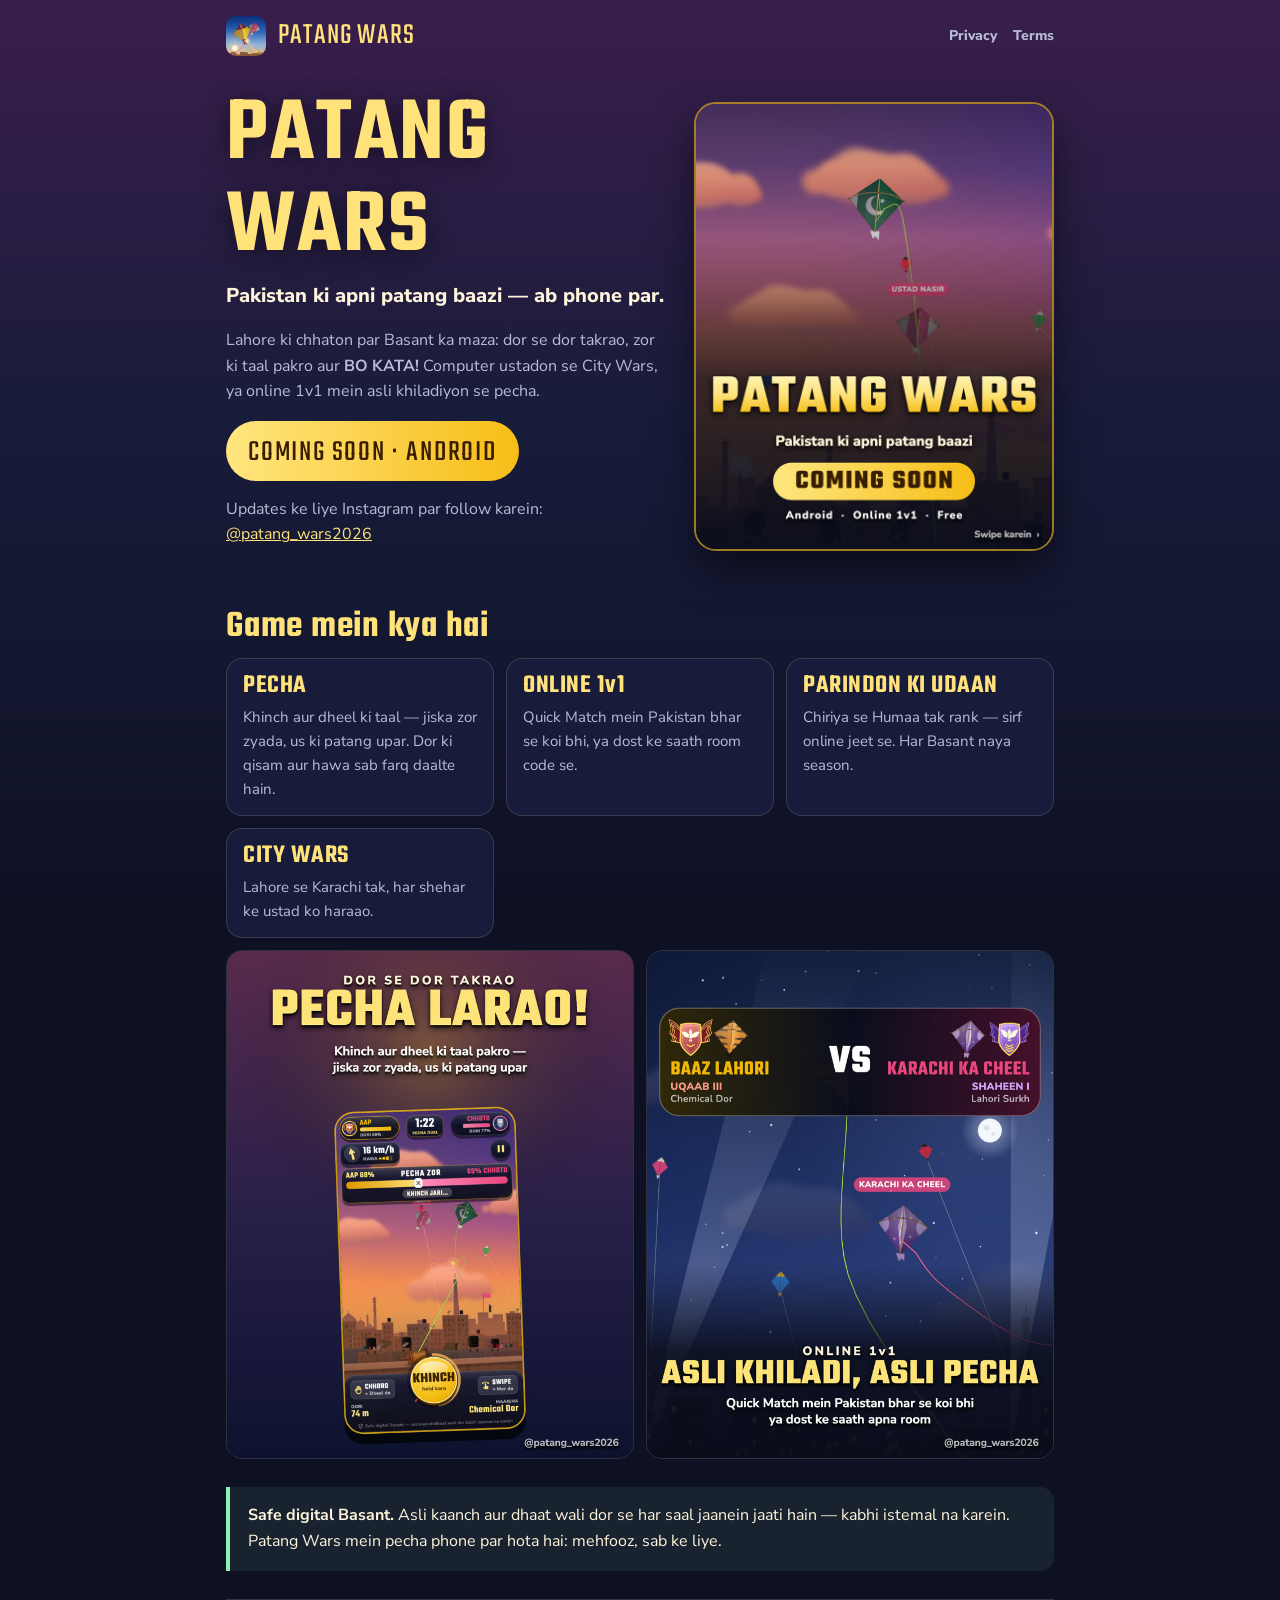
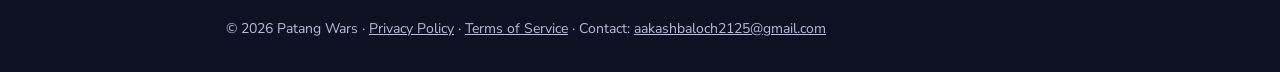
==== index.html @ dea89179 "Patang Wars site: home, privacy policy, terms Co-Authored-By: Claude Opus 5.5 <noreply@anthropic.com" ====
<!doctype html>
<html lang="en">
<head>
  <meta charset="utf-8">
  <meta name="viewport" content="width=device-width, initial-scale=1">
  <title>Patang Wars — Pakistan ki apni patang baazi</title>
  <meta name="description" content="Patang Wars: a Pakistani kite-fighting (pecha) game for Android. Online 1v1, City Wars, ranks from Chiriya to Humaa. Safe digital Basant. Coming soon.">
  <link rel="icon" href="assets/icon.png">
  <link rel="preconnect" href="https://fonts.googleapis.com">
  <link rel="preconnect" href="https://fonts.gstatic.com" crossorigin>
  <link href="https://fonts.googleapis.com/css2?family=Teko:wght@500;600&family=Nunito+Sans:wght@400;700;800&display=swap" rel="stylesheet">
  <link rel="stylesheet" href="style.css">
</head>
<body>
  <div class="wrap">
    <header class="bar">
      <img src="assets/icon.png" alt="Patang Wars icon">
      <a class="name" href="./">PATANG WARS</a>
      <nav><a href="privacy.html">Privacy</a><a href="terms.html">Terms</a></nav>
    </header>

    <section class="hero">
      <div>
        <h1>PATANG WARS</h1>
        <p class="tag">Pakistan ki apni patang baazi — ab phone par.</p>
        <p class="muted">Lahore ki chhaton par Basant ka maza: dor se dor takrao, zor ki taal pakro aur <b>BO KATA!</b> Computer ustadon se City Wars, ya online 1v1 mein asli khiladiyon se pecha.</p>
        <p><span class="pill">COMING SOON · ANDROID</span></p>
        <p class="muted">Updates ke liye Instagram par follow karein: <a href="https://www.instagram.com/patang_wars2026/">@patang_wars2026</a></p>
      </div>
      <img src="assets/cover.jpg" alt="Patang Wars cover: kites over Lahore rooftops at dusk">
    </section>

    <h2>Game mein kya hai</h2>
    <div class="cards">
      <div class="card"><h3>PECHA</h3><p>Khinch aur dheel ki taal — jiska zor zyada, us ki patang upar. Dor ki qisam aur hawa sab farq daalte hain.</p></div>
      <div class="card"><h3>ONLINE 1v1</h3><p>Quick Match mein Pakistan bhar se koi bhi, ya dost ke saath room code se.</p></div>
      <div class="card"><h3>PARINDON KI UDAAN</h3><p>Chiriya se Humaa tak rank — sirf online jeet se. Har Basant naya season.</p></div>
      <div class="card"><h3>CITY WARS</h3><p>Lahore se Karachi tak, har shehar ke ustad ko haraao.</p></div>
    </div>

    <div class="shots">
      <img src="assets/pecha.jpg" alt="A pecha in the game: two strings locked in the sky">
      <img src="assets/online.jpg" alt="Online 1v1 VS card at night">
    </div>

    <div class="safe">
      <b>Safe digital Basant.</b> Asli kaanch aur dhaat wali dor se har saal jaanein jaati hain — kabhi istemal na karein. Patang Wars mein pecha phone par hota hai: mehfooz, sab ke liye.
    </div>

    <footer>
      © 2026 Patang Wars · <a href="privacy.html">Privacy Policy</a> · <a href="terms.html">Terms of Service</a> · Contact: <a href="mailto:aakashbaloch2125@gmail.com">aakashbaloch2125@gmail.com</a>
    </footer>
  </div>
</body>
</html>
---- style.css ----
/* Patang Wars site: the game's night-navy and kite-gold, Teko for titles. */
:root {
  --bg: #0e1124;
  --panel: #181c3a;
  --ink: #fff4dc;
  --muted: #b8bcd6;
  --gold: #ffe27a;
  --gold-deep: #f7bd16;
  --pink: #ff8fbf;
  --line: rgba(255, 244, 220, 0.14);
}
* { box-sizing: border-box; }
html { -webkit-text-size-adjust: 100%; }
body {
  margin: 0;
  background: linear-gradient(180deg, #3a1e4c 0, #181c3a 420px, var(--bg) 900px) no-repeat, var(--bg);
  color: var(--ink);
  font: 16px/1.6 "Nunito Sans", system-ui, sans-serif;
}
a { color: var(--gold); }
.wrap { max-width: 860px; margin: 0 auto; padding: 0 16px; }
header.bar { display: flex; align-items: center; gap: 12px; padding: 16px 0; }
header.bar img { width: 40px; height: 40px; border-radius: 10px; }
header.bar .name { font-family: Teko, sans-serif; font-size: 30px; letter-spacing: 0.04em; color: var(--gold); text-decoration: none; line-height: 1; }
header.bar nav { margin-left: auto; display: flex; gap: 16px; font-weight: 800; font-size: 14px; }
header.bar nav a { color: var(--muted); text-decoration: none; }
header.bar nav a:hover { color: var(--gold); }
h1, h2, h3 { font-family: Teko, sans-serif; font-weight: 600; line-height: 1; margin: 0; letter-spacing: 0.02em; }
h1 { font-size: clamp(52px, 12vw, 92px); color: var(--gold); text-shadow: 0 4px 24px rgba(0, 0, 0, 0.5); }
h2 { font-size: 38px; color: var(--gold); margin: 36px 0 10px; }
h3 { font-size: 26px; margin: 22px 0 6px; }
.hero { display: grid; grid-template-columns: 1.1fr 0.9fr; gap: 28px; align-items: center; padding: 18px 0 8px; }
.hero p.tag { font-size: 20px; font-weight: 800; margin: 6px 0 16px; }
.pill { display: inline-block; padding: 8px 22px 4px; border-radius: 999px; background: linear-gradient(90deg, #ffe680, var(--gold-deep)); color: #3a1e00; font-family: Teko, sans-serif; font-size: 30px; letter-spacing: 0.06em; }
.hero img { width: 100%; border-radius: 22px; border: 2px solid rgba(247, 189, 22, 0.6); box-shadow: 0 18px 40px rgba(0, 0, 0, 0.5); }
.cards { display: grid; grid-template-columns: repeat(auto-fit, minmax(220px, 1fr)); gap: 12px; margin: 12px 0; }
.card { background: var(--panel); border: 1px solid var(--line); border-radius: 16px; padding: 14px 16px; }
.card h3 { margin-top: 0; color: var(--gold); }
.card p { margin: 4px 0 0; color: var(--muted); font-size: 15px; }
.shots { display: grid; grid-template-columns: 1fr 1fr; gap: 12px; }
.shots img { width: 100%; border-radius: 16px; border: 1px solid var(--line); }
.safe { margin: 28px 0; padding: 16px 18px; border-left: 4px solid #8cf0b6; background: rgba(140, 240, 182, 0.08); border-radius: 0 14px 14px 0; }
.doc { background: var(--panel); border: 1px solid var(--line); border-radius: 18px; padding: 8px 22px 22px; margin: 8px 0 24px; }
.doc p, .doc li { color: var(--ink); }
.doc .muted, .muted { color: var(--muted); }
.doc table { width: 100%; border-collapse: collapse; font-size: 15px; margin: 8px 0; }
.doc th, .doc td { text-align: left; vertical-align: top; padding: 8px 10px; border-bottom: 1px solid var(--line); }
.doc th { color: var(--gold); font-weight: 800; }
.table-wrap { overflow-x: auto; }
footer { border-top: 1px solid var(--line); padding: 18px 0 32px; color: var(--muted); font-size: 14px; }
footer a { color: var(--muted); }
@media (max-width: 680px) {
  .hero { grid-template-columns: 1fr; }
  .shots { grid-template-columns: 1fr; }
  header.bar nav { gap: 10px; font-size: 13px; }
  .doc { padding: 4px 14px 16px; }
}
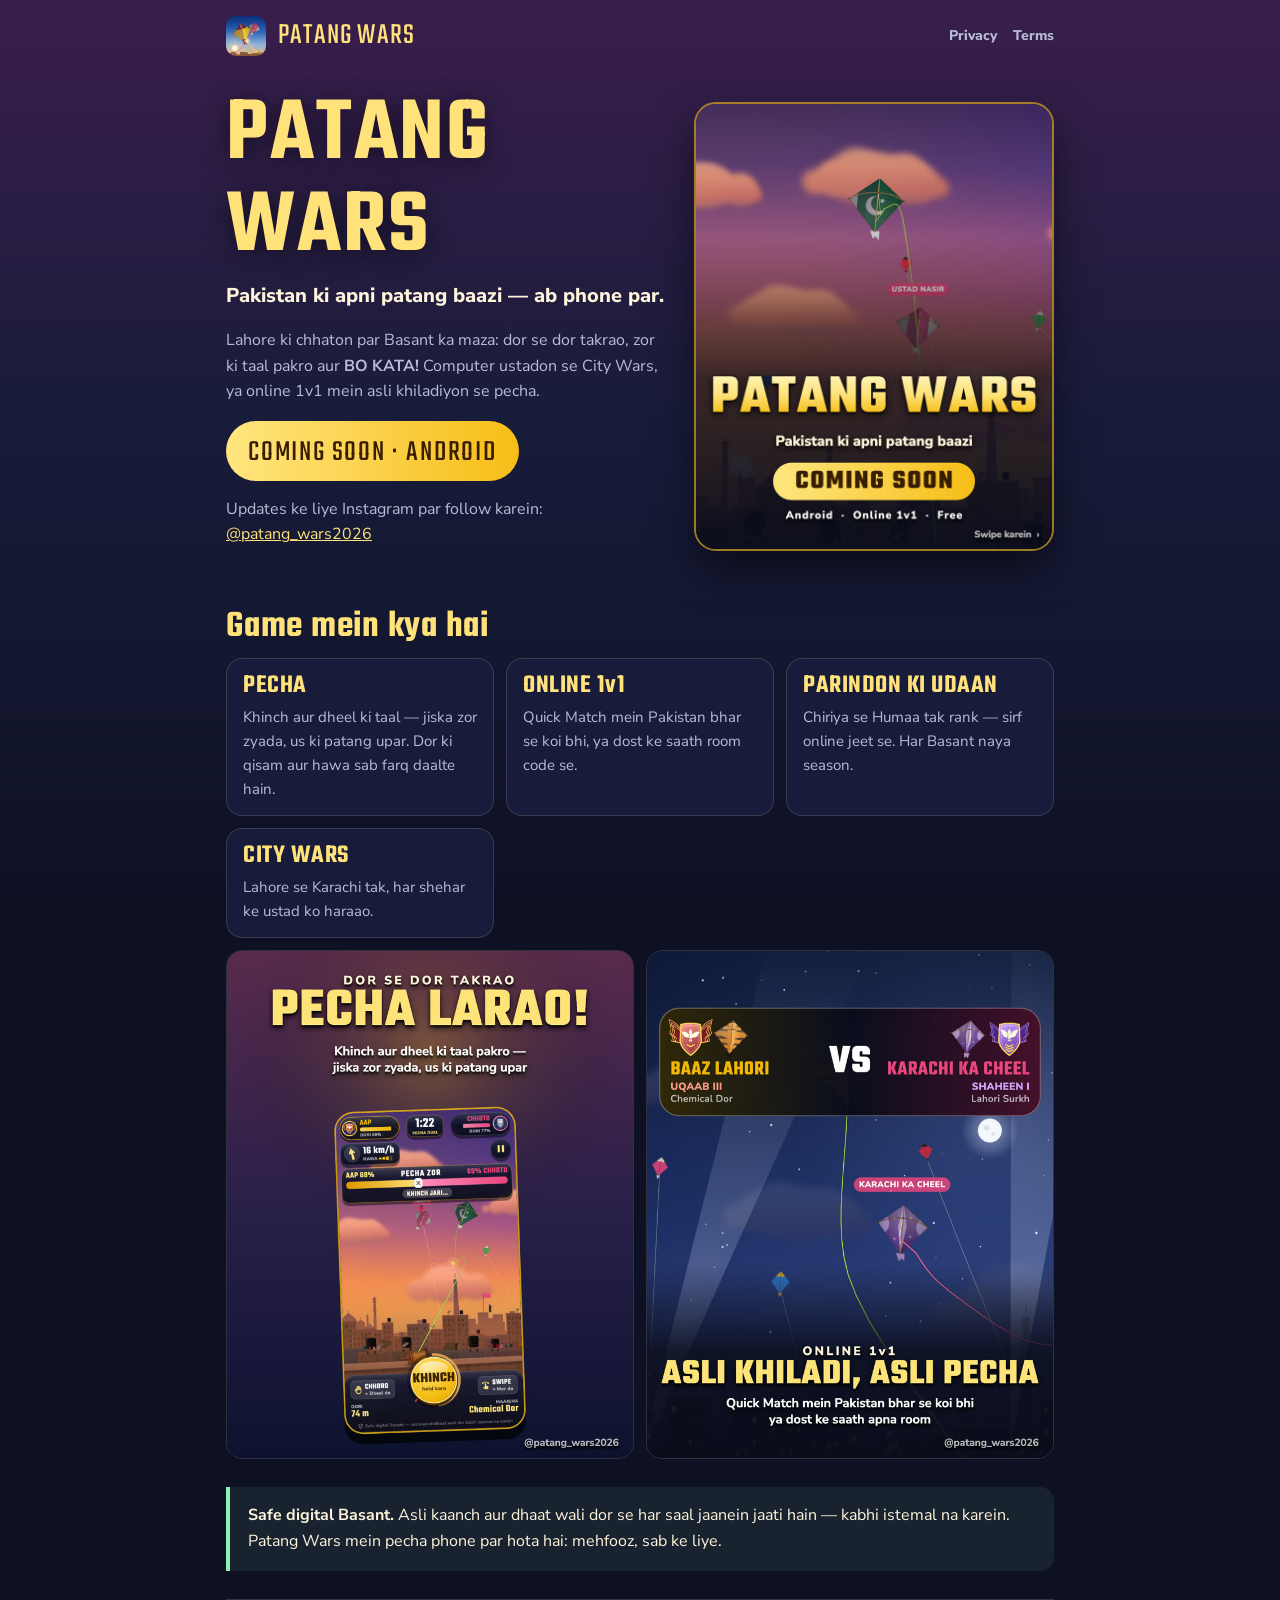
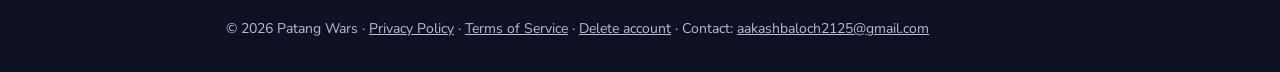
==== commit e2a78152: "Account deletion page; privacy policy: in-app deletion" ====
--- a/index.html
+++ b/index.html
@@ -48,7 +48,7 @@
     </div>
 
     <footer>
-      © 2026 Patang Wars · <a href="privacy.html">Privacy Policy</a> · <a href="terms.html">Terms of Service</a> · Contact: <a href="mailto:aakashbaloch2125@gmail.com">aakashbaloch2125@gmail.com</a>
+      © 2026 Patang Wars · <a href="privacy.html">Privacy Policy</a> · <a href="terms.html">Terms of Service</a> · <a href="delete-account.html">Delete account</a> · Contact: <a href="mailto:aakashbaloch2125@gmail.com">aakashbaloch2125@gmail.com</a>
     </footer>
   </div>
 </body>
